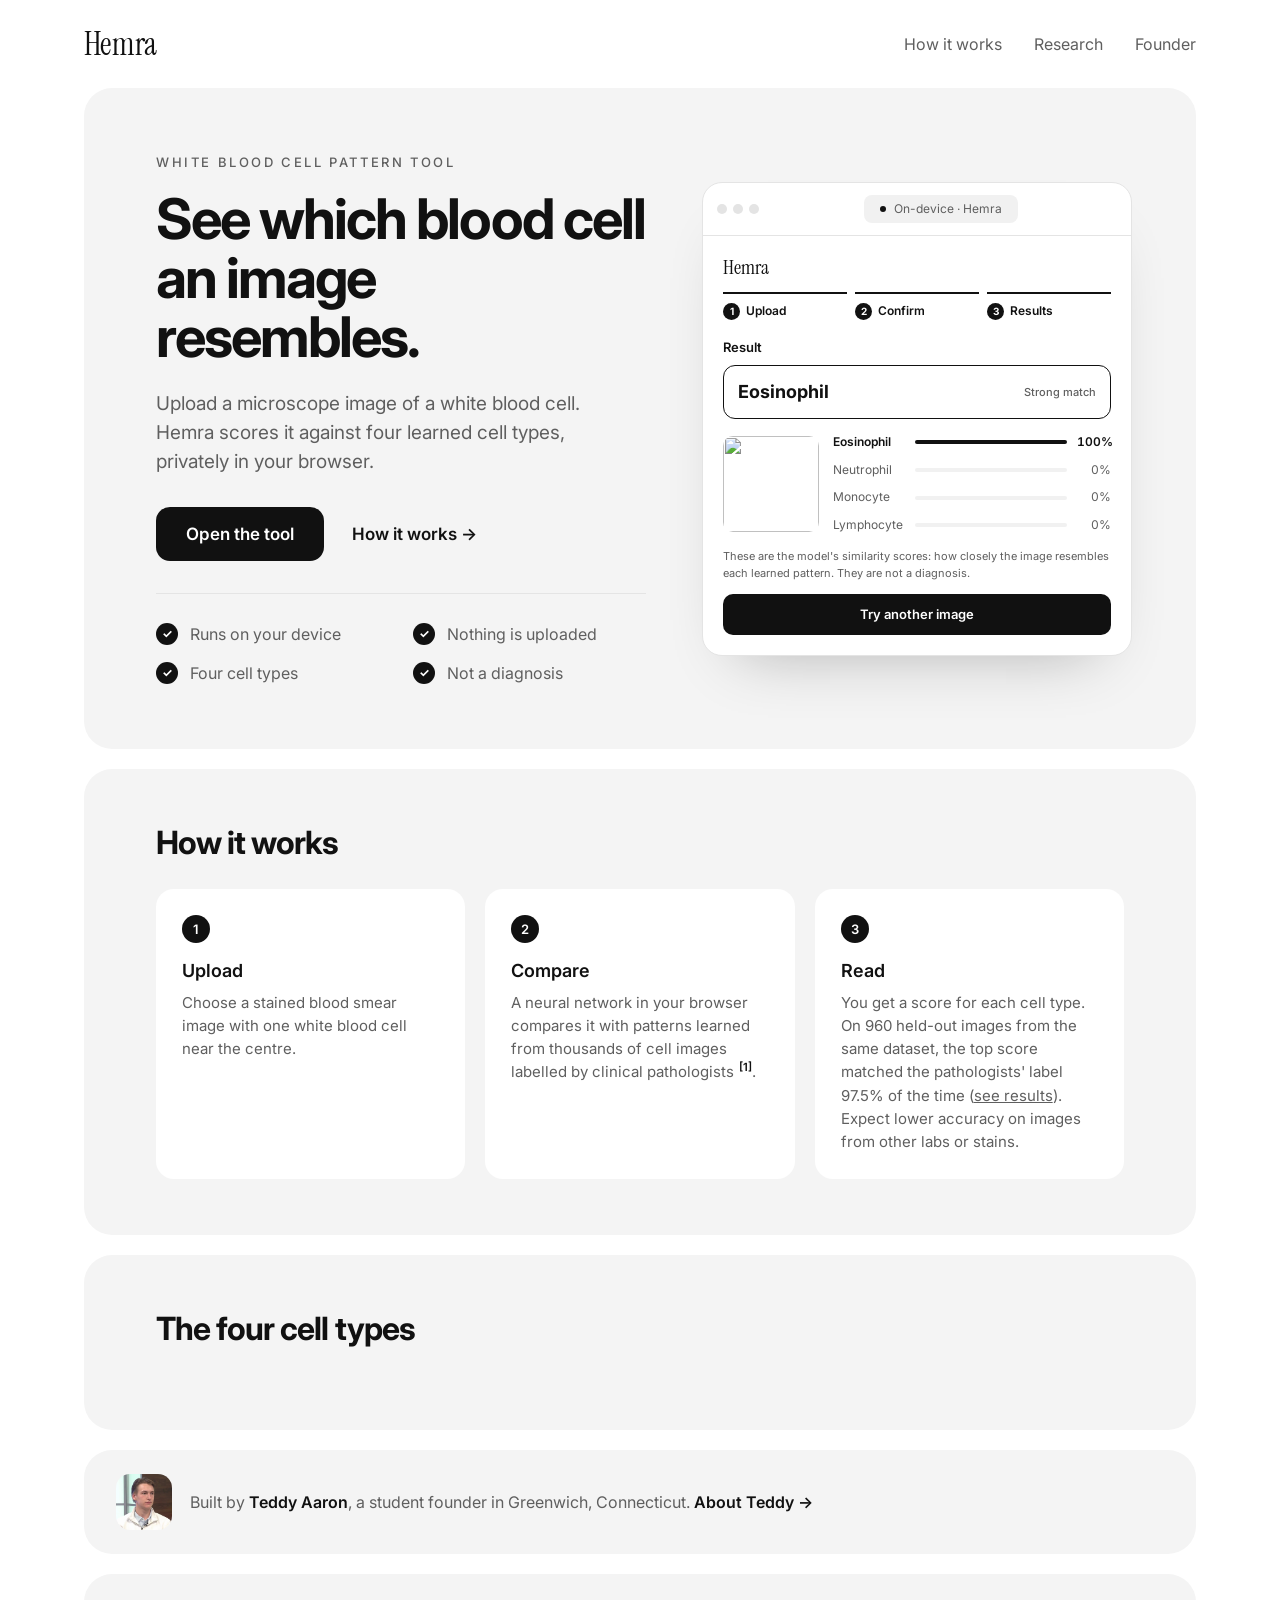
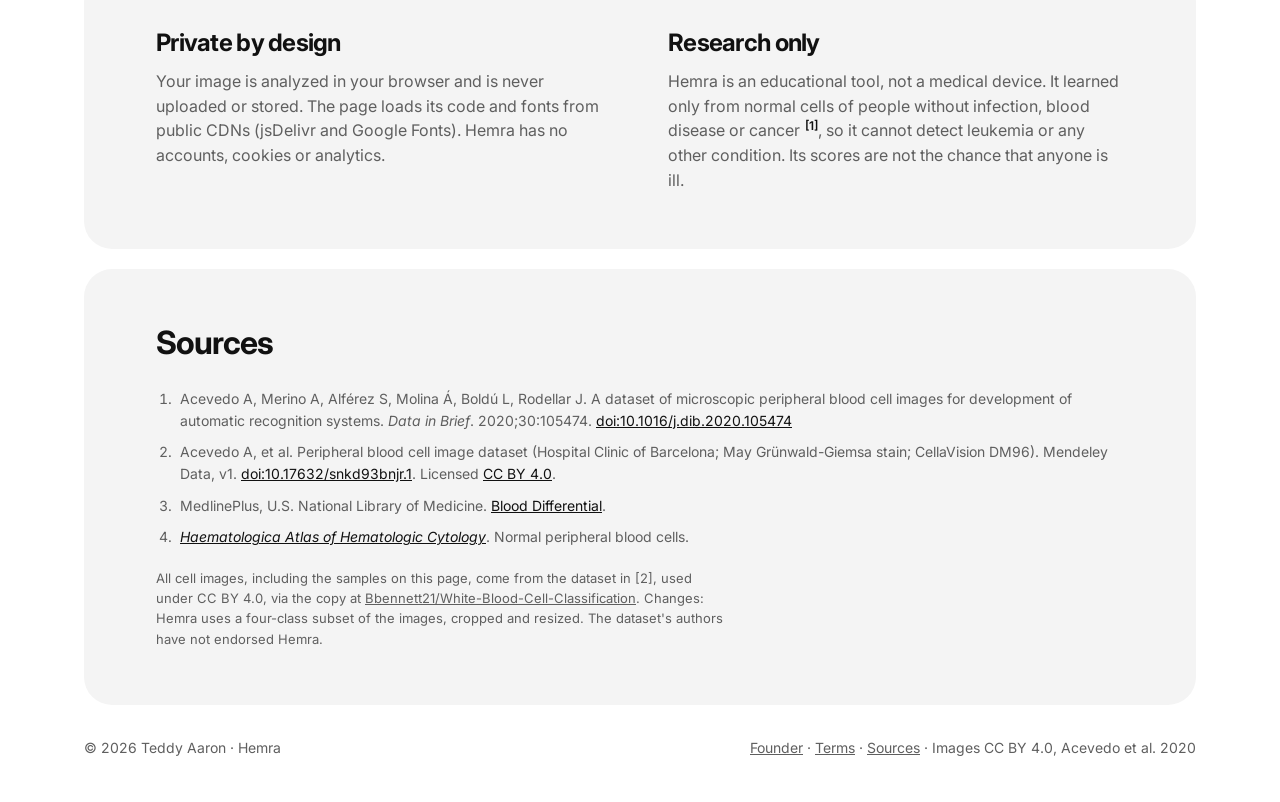
==== index.html @ 97fe6db3 "Add founder page and improve mobile layout" ====
<!doctype html>
<html lang="en">
<head>
<meta charset="utf-8">
<meta name="viewport" content="width=device-width, initial-scale=1">
<title>Hemra · Blood cell pattern research</title>
<meta name="description" content="Upload a microscopic white blood cell image. Hemra compares it against learned cellular patterns, privately in your browser.">
<link rel="icon" href="data:image/svg+xml,<svg xmlns='http://www.w3.org/2000/svg' viewBox='0 0 32 32'><rect width='32' height='32' rx='7' fill='%23111'/><text x='16' y='23' font-family='Georgia' font-size='19' fill='white' text-anchor='middle'>H</text></svg>">
<link rel="preconnect" href="https://fonts.googleapis.com">
<link href="https://fonts.googleapis.com/css2?family=Instrument+Serif&family=Inter:wght@400;500;600&display=swap" rel="stylesheet">
<link rel="stylesheet" href="style.css?v=9">
</head>
<body>

<header class="wrap nav">
  <a href="#" class="brand">Hemra</a>
  <nav><a href="#how">How it works</a><a href="research.html">Research</a><a href="founder.html">Founder</a></nav>
</header>

<main class="wrap">
  <section class="hero">
    <div class="intro">
      <p class="eyebrow">White blood cell pattern tool</p>
      <h1>See which blood cell an image resembles.</h1>
      <p class="lede">Upload a microscope image of a white blood cell. Hemra scores it against four learned cell types, privately in your browser.</p>
      <div class="cta">
        <a class="btn" href="tool.html">Open the tool</a>
        <a href="#how" class="link">How it works →</a>
      </div>
      <ul class="checks">
        <li>Runs on your device</li>
        <li>Nothing is uploaded</li>
        <li>Four cell types</li>
        <li>Not a diagnosis</li>
      </ul>
    </div>

    <a href="tool.html" class="tool mock" aria-label="Open the tool">
      <div class="win"><span></span><span></span><span></span><div class="pill"><i></i>On-device · Hemra</div></div>
      <div class="tool-body">
        <div class="mock-brand">Hemra</div>
        <ol class="steps"><li class="on"><b>1</b>Upload</li><li class="on"><b>2</b>Confirm</li><li class="on"><b>3</b>Results</li></ol>
        <div class="top"><span>Result</span></div>
        <div class="mock-top">Eosinophil <small>Strong match</small></div>
        <div class="mock-grid">
          <img src="samples/eosinophil.jpg" alt="">
          <div class="bars">
            <div class="bar best"><span>Eosinophil</span><div class="track"><div class="fill" style="width:100%"></div></div><em>100%</em></div>
            <div class="bar"><span>Neutrophil</span><div class="track"><div class="fill" style="width:0"></div></div><em>0%</em></div>
            <div class="bar"><span>Monocyte</span><div class="track"><div class="fill" style="width:0"></div></div><em>0%</em></div>
            <div class="bar"><span>Lymphocyte</span><div class="track"><div class="fill" style="width:0"></div></div><em>0%</em></div>
          </div>
        </div>
        <p class="mock-note">These are the model's similarity scores: how closely the image resembles each learned pattern. They are not a diagnosis.</p>
        <div class="mock-btn">Try another image</div>
      </div>
    </a>
  </section>

  <section id="how" class="section">
    <h2 class="h">How it works</h2>
    <ol class="how">
      <li><span>1</span><div><strong>Upload</strong><p>Choose a stained blood smear image with one white blood cell near the centre.</p></div></li>
      <li><span>2</span><div><strong>Compare</strong><p>A neural network in your browser compares it with patterns learned from thousands of cell images labelled by clinical pathologists <a class="ref" href="#src1">[1]</a>.</p></div></li>
      <li><span>3</span><div><strong>Read</strong><p>You get a score for each cell type. On 960 held-out images from the same dataset, the top score matched the pathologists' label 97.5% of the time (<a href="research.html">see results</a>). Expect lower accuracy on images from other labs or stains.</p></div></li>
    </ol>
  </section>

  <section id="cells" class="section">
    <h2 class="h">The four cell types</h2>
    <div class="cells" id="cellGrid"></div>
  </section>

  <section class="section founder-strip">
    <img src="media/teddy-founder.jpg" alt="Teddy Aaron" width="56" height="56" loading="lazy">
    <p>Built by <strong>Teddy Aaron</strong>, a student founder in Greenwich, Connecticut. <a href="founder.html">About Teddy →</a></p>
  </section>

  <section id="privacy" class="section note">
    <div>
      <h2 class="h">Private by design</h2>
      <p>Your image is analyzed in your browser and is never uploaded or stored. The page loads its code and fonts from public CDNs (jsDelivr and Google Fonts). Hemra has no accounts, cookies or analytics.</p>
    </div>
    <div>
      <h2 class="h">Research only</h2>
      <p>Hemra is an educational tool, not a medical device. It learned only from normal cells of people without infection, blood disease or cancer <a class="ref" href="#src1">[1]</a>, so it cannot detect leukemia or any other condition. Its scores are not the chance that anyone is ill.</p>
    </div>
  </section>

  <section id="sources" class="section">
    <h2 class="h">Sources</h2>
    <ol class="sources">
      <li id="src1">Acevedo A, Merino A, Alférez S, Molina Á, Boldú L, Rodellar J. A dataset of microscopic peripheral blood cell images for development of automatic recognition systems. <em>Data in Brief</em>. 2020;30:105474. <a href="https://doi.org/10.1016/j.dib.2020.105474" target="_blank" rel="noopener">doi:10.1016/j.dib.2020.105474</a></li>
      <li id="src2">Acevedo A, et al. Peripheral blood cell image dataset (Hospital Clinic of Barcelona; May Grünwald-Giemsa stain; CellaVision DM96). Mendeley Data, v1. <a href="https://doi.org/10.17632/snkd93bnjr.1" target="_blank" rel="noopener">doi:10.17632/snkd93bnjr.1</a>. Licensed <a href="https://creativecommons.org/licenses/by/4.0/" target="_blank" rel="noopener">CC BY 4.0</a>.</li>
      <li id="src3">MedlinePlus, U.S. National Library of Medicine. <a href="https://medlineplus.gov/lab-tests/blood-differential/" target="_blank" rel="noopener">Blood Differential</a>.</li>
      <li id="src4"><a href="https://digital.haematologica.org/wp-content/uploads/flipbook/48/files/basic-html/page21.html" target="_blank" rel="noopener"><em>Haematologica Atlas of Hematologic Cytology</em></a>. Normal peripheral blood cells.</li>
    </ol>
    <p class="credit">All cell images, including the samples on this page, come from the dataset in [2], used under CC BY 4.0, via the copy at <a href="https://github.com/Bbennett21/White-Blood-Cell-Classification" target="_blank" rel="noopener">Bbennett21/White-Blood-Cell-Classification</a>. Changes: Hemra uses a four-class subset of the images, cropped and resized. The dataset's authors have not endorsed Hemra.</p>
  </section>
</main>

<footer class="wrap foot">
  <span>© 2026 Teddy Aaron · Hemra</span>
  <span><a href="founder.html">Founder</a> · <a href="terms.html">Terms</a> · <a href="#sources">Sources</a> · Images CC BY 4.0, Acevedo et al. 2020</span>
</footer>

<script src="app.js?v=5"></script>
</body>
</html>
---- style.css ----
:root{
  --bg:#fff; --card:#f4f4f4; --surface:#fff; --ink:#111; --muted:#5f5f5f; --line:#e4e4e4; --soft:#f1f1f1;
  --red:#9e1b32; --serif:"Instrument Serif",Georgia,serif; --sans:Inter,system-ui,-apple-system,sans-serif;
}
@media (prefers-color-scheme:dark){:root{
  --bg:#0f0f0f; --card:#1a1a1a; --surface:#121212; --ink:#f2f2f2; --muted:#a0a0a0; --line:#2c2c2c; --soft:#222; --red:#e0596e;
}}
*{box-sizing:border-box}
html{scroll-behavior:smooth}
body{margin:0;background:var(--bg);color:var(--ink);font:17px/1.55 var(--sans);-webkit-font-smoothing:antialiased}
a{color:inherit}
.wrap{max-width:1160px;margin:0 auto;padding:0 24px}
.muted{color:var(--muted)}

/* nav */
.nav{display:flex;justify-content:space-between;align-items:center;height:88px}
.brand{font:400 32px/1 var(--serif);text-decoration:none;letter-spacing:.01em}
.nav nav{display:flex;gap:32px;font-size:16px}
.nav nav a{text-decoration:none;color:var(--muted)} .nav nav a:hover{color:var(--ink)}

/* buttons */
.btn{all:unset;box-sizing:border-box;display:inline-flex;align-items:center;justify-content:center;background:var(--ink);color:var(--bg);border-radius:14px;padding:17px 30px;font:600 17px var(--sans);cursor:pointer;transition:opacity .15s,transform .15s}
.btn:hover{opacity:.85} .btn:active{transform:scale(.98)}
.btn:focus-visible{outline:2px solid var(--ink);outline-offset:3px}
.link{font-weight:600;text-decoration:none} .link:hover{text-decoration:underline}

/* hero card */
.hero{display:grid;grid-template-columns:1.1fr 430px;gap:56px;align-items:center;background:var(--card);border-radius:28px;padding:64px 64px 64px 72px}
.eyebrow{font-size:13px;font-weight:500;letter-spacing:.2em;text-transform:uppercase;color:var(--muted);margin:0 0 18px}
h1{font:700 clamp(38px,4.6vw,56px)/1.05 var(--sans);letter-spacing:-.035em;margin:0}
.lede{font-size:19px;color:var(--muted);margin:22px 0 30px;max-width:36ch}
.cta{display:flex;align-items:center;gap:28px;flex-wrap:wrap}
.checks{list-style:none;padding:28px 0 0;margin:32px 0 0;border-top:1px solid var(--line);display:grid;grid-template-columns:1fr 1fr;gap:14px 24px;font-size:16px;color:var(--muted)}
.checks li{display:flex;gap:12px;align-items:center}
.checks li::before{content:"✓";flex:none;width:22px;height:22px;border-radius:50%;background:var(--ink);color:var(--bg);font-size:12px;font-weight:700;display:grid;place-items:center}

/* tool window */
.tool{background:var(--surface);border:1px solid var(--line);border-radius:20px;overflow:hidden;box-shadow:0 30px 60px -36px rgba(0,0,0,.3)}
.win{display:flex;align-items:center;gap:6px;padding:12px 14px;border-bottom:1px solid var(--line)}
.win>span{width:10px;height:10px;border-radius:50%;background:var(--line)}
.pill{margin:0 auto;display:flex;align-items:center;gap:8px;background:var(--soft);border-radius:8px;padding:5px 16px;font-size:12px;color:var(--muted)}
.pill i{width:6px;height:6px;border-radius:50%;background:var(--ink)}
.tool-body{padding:18px 20px 20px}
.steps{list-style:none;margin:0 0 16px;padding:0;display:grid;grid-template-columns:repeat(3,1fr);gap:8px}
.steps li{border-top:2px solid var(--line);padding-top:8px;font-size:12px;font-weight:600;color:var(--muted);display:flex;align-items:center;gap:6px;transition:.2s}
.steps b{width:17px;height:17px;border-radius:50%;background:var(--line);color:var(--muted);display:grid;place-items:center;font-size:10px}
.steps li.on{border-color:var(--ink);color:var(--ink)} .steps li.on b{background:var(--ink);color:var(--bg)}
.drop{position:relative;display:grid;place-items:center;aspect-ratio:4/3;border-radius:12px;background:var(--soft);border:1.5px dashed #cfcfcf;cursor:pointer;overflow:hidden;transition:border-color .15s}
.drop:hover,.drop.over{border-color:var(--ink)}
.drop:focus-visible{outline:2px solid var(--ink);outline-offset:2px}
.drop.has{border:0}
#preview{position:absolute;inset:0;width:100%;height:100%;object-fit:contain}
.drop-text{display:grid;text-align:center;gap:2px;font-size:14px;color:var(--muted)}
.drop-text strong{color:var(--ink);font-weight:600;font-size:15px}
.samples{display:flex;align-items:center;gap:8px;padding-top:12px;font-size:13px;color:var(--muted)}
.samples span{margin-right:2px}
.sample{all:unset;cursor:pointer;width:38px;height:38px;border-radius:8px;overflow:hidden;border:1px solid var(--line);transition:transform .15s,border-color .15s}
.sample img{width:100%;height:100%;object-fit:cover;display:block}
.sample:hover,.sample:focus-visible{border-color:var(--ink);transform:translateY(-1px)}
.result{padding-top:16px}
.top{display:flex;justify-content:space-between;align-items:center;font-size:13px;font-weight:600}
.result h2{font:700 26px/1.1 var(--sans);letter-spacing:-.02em;margin:8px 0 14px;padding:14px 16px;border:1.5px solid var(--ink);border-radius:12px}
.badge{font-size:11px;font-weight:500;color:var(--muted)}
.bars{display:grid;gap:9px}
.bar{display:grid;grid-template-columns:86px 1fr 40px;gap:10px;align-items:center;font-size:13px;color:var(--muted)}
.bar.best{color:var(--ink);font-weight:600}
.track{height:4px;background:var(--soft);border-radius:2px;overflow:hidden}
.fill{height:100%;width:0;background:#bdbdbd;transition:width .6s cubic-bezier(.2,.8,.2,1)}
.bar.best .fill{background:var(--ink)}
.bar em{font-style:normal;text-align:right;font-variant-numeric:tabular-nums}
.about{font-size:13px;color:var(--muted);margin:14px 0 0;padding-top:12px;border-top:1px solid var(--line)}
.status{font-size:12px;color:var(--muted);margin:12px 0 0;text-align:center}

/* section cards */
.section{background:var(--card);border-radius:28px;padding:56px 72px;margin-top:20px}
.h{font:700 32px/1.1 var(--sans);letter-spacing:-.03em;margin:0 0 28px}
.how{list-style:none;margin:0;padding:0;display:grid;grid-template-columns:repeat(3,1fr);gap:20px}
.how li{background:var(--surface);border-radius:18px;padding:26px;display:grid;gap:14px;align-content:start}
.how li>span{width:28px;height:28px;border-radius:50%;background:var(--ink);color:var(--bg);display:grid;place-items:center;font-size:13px;font-weight:600}
.how strong{font-weight:600;font-size:18px}
.how p{margin:6px 0 0;color:var(--muted);font-size:15px}
.cells{display:grid;grid-template-columns:repeat(4,1fr);gap:16px}
.cell{background:var(--surface);border-radius:18px;overflow:hidden}
.cell img{width:100%;aspect-ratio:1;object-fit:cover;display:block}
.cell strong{display:block;font-weight:600;font-size:18px;margin:16px 18px 4px}
.cell p{margin:0 18px 20px;font-size:14px;color:var(--muted)}
.note{display:grid;grid-template-columns:1fr 1fr;gap:56px}
.note .h{font-size:24px;margin-bottom:12px}
.note p{margin:0;color:var(--muted);font-size:16px}
.ref{color:var(--ink);text-decoration:none;font-size:.75em;vertical-align:super;line-height:0;margin-left:1px;font-weight:600}
.ref:hover{text-decoration:underline}
.sources{margin:0;padding-left:20px;display:grid;gap:10px;font-size:14px;color:var(--muted)}
.sources li{padding-left:4px;scroll-margin-top:24px}
.sources li:target{color:var(--ink)}
.sources a{color:var(--ink)}
.credit{font-size:13px;color:var(--muted);margin:20px 0 0;max-width:72ch}
.foot{display:flex;justify-content:space-between;gap:12px;flex-wrap:wrap;padding-top:32px;padding-bottom:44px;font-size:14px;color:var(--muted)}

@media (max-width:960px){
  .hero{grid-template-columns:1fr;gap:40px;padding:44px 36px}
  .tool{max-width:480px;width:100%}
  .section{padding:44px 36px}
  .how{grid-template-columns:1fr}
  .cells{grid-template-columns:1fr 1fr}
  .note{grid-template-columns:1fr;gap:28px}
}
@media (max-width:520px){
  .wrap{padding:0 12px}
  .nav{height:72px;padding:0 8px} .brand{font-size:28px}
  .nav nav{gap:16px;font-size:14px} .nav nav a[href="#sources"]{display:none}
  .hero{padding:32px 20px 20px;border-radius:24px}
  .lede{font-size:17px;margin:16px 0 24px}
  .btn{padding:15px 24px;font-size:16px}
  .checks{grid-template-columns:1fr;gap:10px;font-size:15px}
  .tool-body{padding:14px}
  .section{padding:32px 20px;border-radius:24px;margin-top:12px} .h{font-size:28px;margin-bottom:20px}
  .cells{gap:10px} .cell strong{font-size:16px;margin:12px 12px 2px} .cell p{margin:0 12px 14px;font-size:13px}
  .foot{padding:24px 8px 36px}
}

/* homepage preview (static) */
.mock{display:block;text-decoration:none;color:inherit;transition:transform .2s,box-shadow .2s}
.mock:hover{transform:translateY(-3px);box-shadow:0 36px 70px -36px rgba(0,0,0,.4)}
.mock-brand{font:400 20px var(--serif);margin-bottom:12px}
.mock-top{display:flex;justify-content:space-between;align-items:center;border:1.5px solid var(--ink);border-radius:12px;padding:12px 14px;margin:8px 0 14px;font-weight:700;font-size:18px}
.mock-top small{font-size:11px;font-weight:500;color:var(--muted)}
.mock-grid{display:grid;grid-template-columns:96px 1fr;gap:14px;align-items:center}
.mock-grid img{width:96px;height:96px;object-fit:cover;border-radius:10px}
.mock-grid .bar{grid-template-columns:72px 1fr 34px;font-size:12px}
.mock-note{font-size:11px;color:var(--muted);margin:14px 0 12px}
.mock-btn{background:var(--ink);color:var(--bg);text-align:center;border-radius:10px;padding:10px;font-size:13px;font-weight:600}

/* tool page */
.app{max-width:720px;margin:0 auto;padding:8px 24px 56px}
.back{display:inline-block;font-size:15px;color:var(--muted);text-decoration:none;margin-bottom:24px} .back:hover{color:var(--ink)}
.steps.big{margin-bottom:40px}
.steps.big li{font-size:14px;padding-top:12px;gap:8px}
.steps.big b{width:22px;height:22px;font-size:12px}
.title{font:700 30px/1.15 var(--sans);letter-spacing:-.03em;margin:0}
.sub{color:var(--muted);margin:10px 0 24px}
.bigdrop{display:grid;justify-items:center;gap:6px;text-align:center;padding:56px 24px;border:1.5px dashed #cfcfcf;border-radius:18px;background:var(--card);cursor:pointer;color:var(--muted);transition:border-color .15s,background .15s}
.bigdrop:hover,.bigdrop.over{border-color:var(--ink)}
.bigdrop:focus-visible{outline:2px solid var(--ink);outline-offset:3px}
.bigdrop strong{color:var(--ink);font-weight:600;font-size:17px;margin-top:6px}
.bigdrop span{font-size:14px}
.btn.sm{padding:11px 20px;font-size:14px;border-radius:12px;margin-top:12px;color:var(--bg)}
.try{display:flex;align-items:center;gap:14px;flex-wrap:wrap;margin-top:18px;font-size:14px;color:var(--muted)}
.sample-row{display:flex;gap:8px;flex-wrap:wrap}
.sample-row .sample{width:auto;height:auto;display:flex;align-items:center;gap:8px;padding:4px 12px 4px 4px;border-radius:999px;font-size:13px;color:var(--ink)}
.tips{margin:22px 0 0;padding-left:18px;color:var(--muted);font-size:14px;display:grid;gap:4px}
.err{color:var(--red);font-size:14px;margin:14px 0 0}
.confirm{background:var(--card);border-radius:18px;padding:16px;display:grid;place-items:center}
.confirm img{max-width:100%;max-height:420px;border-radius:10px;display:block}
.actions{display:flex;align-items:center;gap:24px;flex-wrap:wrap;margin-top:24px}
.link-btn{all:unset;cursor:pointer;font-weight:600;font-size:15px} .link-btn:hover{text-decoration:underline}
.link-btn:focus-visible{outline:2px solid var(--ink);outline-offset:3px}
.btn:disabled{opacity:.6;cursor:wait}
.rcard{border:1px solid var(--line);border-radius:20px;padding:24px;margin-top:20px}
.rhead{display:flex;justify-content:space-between;align-items:center;font-size:14px;font-weight:600}
.rgrid{display:grid;grid-template-columns:160px 1fr;gap:24px;align-items:center;margin-top:14px}
.rgrid img{width:160px;height:160px;object-fit:cover;border-radius:12px;display:block}
.rgrid h2{font:700 30px/1.1 var(--sans);letter-spacing:-.03em;margin:0 0 16px;padding:12px 16px;border:1.5px solid var(--ink);border-radius:12px}
.rcard .bar{font-size:14px;grid-template-columns:96px 1fr 44px}
.fine{font-size:12px;color:var(--muted);margin:14px 0 0}
.btn.full{width:100%;margin-top:20px}
.app .status{margin-top:20px}
.disc{display:flex;justify-content:space-between;align-items:center;gap:16px;border:1px solid var(--line);border-radius:14px;padding:16px 20px;margin-top:28px;font-size:14px}
.disc p{margin:0;color:var(--muted)} .disc strong{color:var(--ink)}
.disc a{font-weight:600;text-decoration:none;white-space:nowrap}

@media (max-width:520px){
  .app{padding:0 16px 40px}
  .steps.big{margin-bottom:28px}
  .title{font-size:26px}
  .bigdrop{padding:40px 16px}
  .rgrid{grid-template-columns:1fr;gap:16px} .rgrid img{width:100%;height:auto;aspect-ratio:1}
  .disc{flex-direction:column;align-items:flex-start;gap:8px}
}

/* research page */
.doc{max-width:820px;margin:0 auto;padding:0 24px 48px;display:grid;gap:20px}
.doc-head{background:var(--card);border-radius:28px;padding:48px 44px}
.doc-head h1{font-size:clamp(34px,4vw,44px)}
.doc-head p:last-child{color:var(--muted);margin:14px 0 0;max-width:56ch}
.doc-card{border:1px solid var(--line);border-radius:22px;padding:32px 36px}
.doc-card h2{font:700 22px/1.2 var(--sans);letter-spacing:-.02em;margin:0 0 14px}
.doc-card h3{font:600 16px var(--sans);margin:28px 0 8px}
.doc-card p{margin:0 0 12px}
.doc-card ul,.doc-card ol{margin:8px 0 0;padding-left:20px;display:grid;gap:8px}
.doc-card li{padding-left:2px}
.doc-card a:not(.ref):not(.btn){color:var(--ink)}
.small{font-size:13px}
.stats{display:grid;grid-template-columns:repeat(4,1fr);gap:12px;margin:4px 0 16px}
.stats div{background:var(--card);border-radius:14px;padding:16px;display:grid;gap:4px}
.stats b{font:700 28px/1 var(--sans);letter-spacing:-.03em}
.stats span{font-size:13px;color:var(--muted)}
.table-wrap{overflow-x:auto;margin:6px 0 12px}
table{border-collapse:collapse;width:100%;font-size:15px;font-variant-numeric:tabular-nums}
th,td{text-align:left;padding:10px 12px;border-bottom:1px solid var(--line)}
thead th{font-size:13px;color:var(--muted);font-weight:500}
.cm td,.cm thead th{text-align:center}
.cm tbody th{font-weight:500}
.cm td.hit{background:var(--ink);color:var(--bg);font-weight:600}
.cite{display:flex;gap:16px;align-items:flex-start;background:var(--card);border-radius:14px;padding:16px 18px}
.cite p{margin:0;flex:1;font-size:15px}
.copy{all:unset;cursor:pointer;font-weight:600;font-size:14px;white-space:nowrap}
.copy:focus-visible{outline:2px solid var(--ink);outline-offset:3px}
.doc-foot{text-align:center;margin:12px 0 0}
.nav nav a[aria-current]{color:var(--ink)}
@media (max-width:520px){
  .doc{padding:0 12px 36px;gap:12px}
  .doc-head{padding:32px 22px;border-radius:24px}
  .doc-card{padding:24px 20px;border-radius:20px}
  .stats{grid-template-columns:1fr 1fr}
  .cite{flex-direction:column;gap:10px}
  table{font-size:14px} th,td{padding:8px}
}
td{white-space:nowrap}

/* tool page: sample names with hover preview */
.sample-row{position:relative;display:flex;gap:8px;flex-wrap:wrap;margin-top:16px}
.sample-row .sample{width:auto;height:auto;overflow:visible;padding:8px 16px;border-radius:999px;border:1px solid var(--line);font-size:14px;font-weight:500;color:var(--ink);background:var(--surface)}
.sample-row .sample:hover,.sample-row .sample:focus-visible{border-color:var(--ink);transform:none}
.tip{position:absolute;left:0;bottom:calc(100% + 10px);z-index:5;width:min(340px,100%);display:flex;gap:14px;align-items:flex-start;padding:12px;background:var(--surface);border:1px solid var(--line);border-radius:14px;box-shadow:0 18px 40px -18px rgba(0,0,0,.35);font-size:13px;line-height:1.45;font-weight:400;color:var(--muted);white-space:normal;text-align:left;opacity:0;visibility:hidden;transform:translateY(4px);transition:opacity .15s,transform .15s,visibility .15s;pointer-events:none}
.sample-row .tip img{width:84px;height:84px;object-fit:cover;border-radius:10px;flex:none}
.tip strong{display:block;color:var(--ink);font-size:15px;font-weight:600;margin-bottom:2px}
.tip em{display:block;font-style:normal;color:var(--ink);font-weight:500;margin-top:6px;font-size:12px}
.sample:hover .tip,.sample:focus-visible .tip{opacity:1;visibility:visible;transform:none}
@media (hover:none){.tip{display:none}}
.sample-row .sample{position:relative}
.sample-row .tip{width:340px;max-width:calc(100vw - 32px)}
.sample-row .sample:nth-child(n+3) .tip{left:auto;right:0}

.doc{grid-template-columns:minmax(0,1fr)}

/* founder page */
.founder-head{display:flex;align-items:center;gap:32px}
.founder-portrait{width:140px;height:140px;border-radius:22px;object-fit:cover;flex:none}
.founder-head h1{margin:0}
.founder-meta{color:var(--muted);margin:8px 0 0!important}
.founder-credit{font-size:12px;color:var(--muted);margin:10px 0 0!important}
.founder-links{display:flex;gap:10px;flex-wrap:wrap;margin-top:22px}
.btn.ghost{background:transparent;color:var(--ink);border:1px solid var(--line)}
.btn.ghost:hover{border-color:var(--ink);opacity:1}
.doc-card p a{color:var(--ink)}
/* homepage founder strip */
.founder-strip{display:flex;align-items:center;gap:18px}
.founder-strip img{width:56px;height:56px;border-radius:14px;object-fit:cover;flex:none}
.founder-strip p{margin:0;color:var(--muted);font-size:16px}
.founder-strip strong{color:var(--ink);font-weight:600}
.founder-strip a{font-weight:600;color:var(--ink);text-decoration:none;white-space:nowrap}
.founder-strip a:hover{text-decoration:underline}
@media (max-width:520px){
  .founder-head{flex-direction:column;align-items:flex-start;gap:20px}
  .founder-portrait{width:112px;height:112px}
  .founder-strip{align-items:flex-start}
}
.section.founder-strip{padding:24px 32px}
@media (max-width:520px){.section.founder-strip{padding:20px}}

/* ---------- phone polish (desktop unaffected) ---------- */
.m-only{display:none}
@media (max-width:520px){
  .d-only{display:none} .m-only{display:inline}
  /* menu */
  .nav{padding:0 4px}
  .brand{font-size:26px}
  .nav nav{gap:14px;font-size:13.5px}
  /* homepage hero: keep it short; the live tool is one tap away */
  .hero .mock{display:none}
  .hero{gap:0;padding-bottom:28px}
  .cta{gap:20px}
  .checks{margin-top:24px;padding-top:20px}
  /* cell cards: one per row, photo beside text */
  .cells{grid-template-columns:1fr;gap:10px}
  .cell{display:grid;grid-template-columns:96px 1fr;align-items:start}
  .cell img{width:96px;height:96px;aspect-ratio:auto}
  .cell strong{margin:12px 14px 2px}
  .cell p{margin:0 14px 14px}
  /* how it works cards */
  .how li{padding:20px}
  /* footer */
  .foot{flex-direction:column;gap:6px}
  /* tool page */
  .sample-row{display:grid;grid-template-columns:1fr 1fr;gap:8px}
  .sample-row .sample{text-align:center;justify-content:center;padding:11px 8px}
  .actions{flex-direction:column;align-items:stretch;gap:14px}
  .actions .btn{width:100%}
  .actions .link-btn{text-align:center}
  .rgrid img{height:200px}
  .rgrid h2{font-size:26px}
  .rcard{padding:18px}
  .disc{padding:14px 16px}
}
@media (max-width:520px){
  .cell{grid-template-rows:auto 1fr}
  .cell img{grid-row:1 / 3;grid-column:1;height:100%;min-height:96px;object-fit:cover}
  .cell strong,.cell p{grid-column:2}
}
@media (max-width:520px){
  .nav{padding:0 16px}
  .how li{display:flex;gap:14px;align-items:flex-start}
  .how li>span{flex:none}
}
.bigdrop strong span{font-size:inherit}
@media (max-width:520px){
  .confirm{display:block;padding:12px}
  .confirm img{width:100%;height:auto;max-height:320px;object-fit:contain;margin:0 auto}
}
/* confirm step: keep the preview inside its card (overrides the old homepage #preview rule) */
.confirm #preview{position:static;inset:auto;width:auto;height:auto;max-width:100%;max-height:420px;object-fit:contain;border-radius:10px;display:block;margin:0 auto}
@media (max-width:520px){.confirm #preview{width:100%;max-height:320px}}
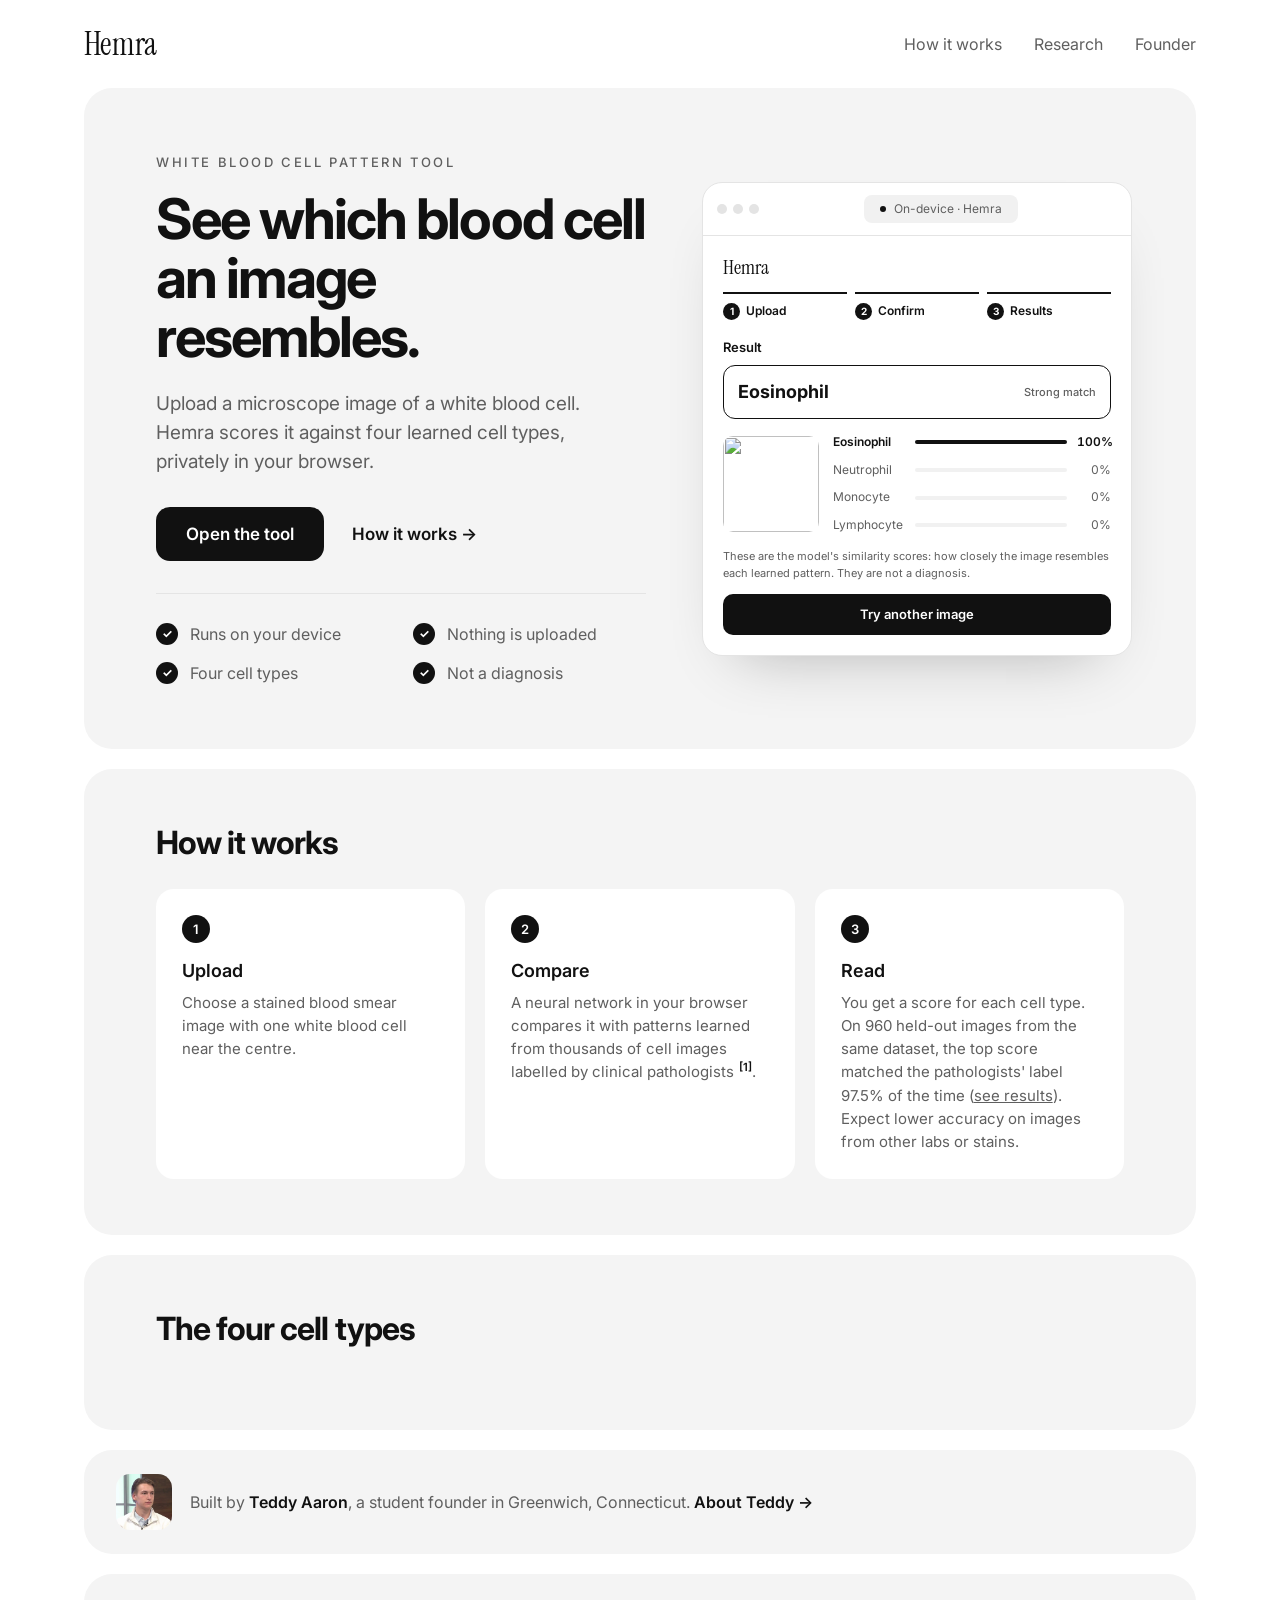
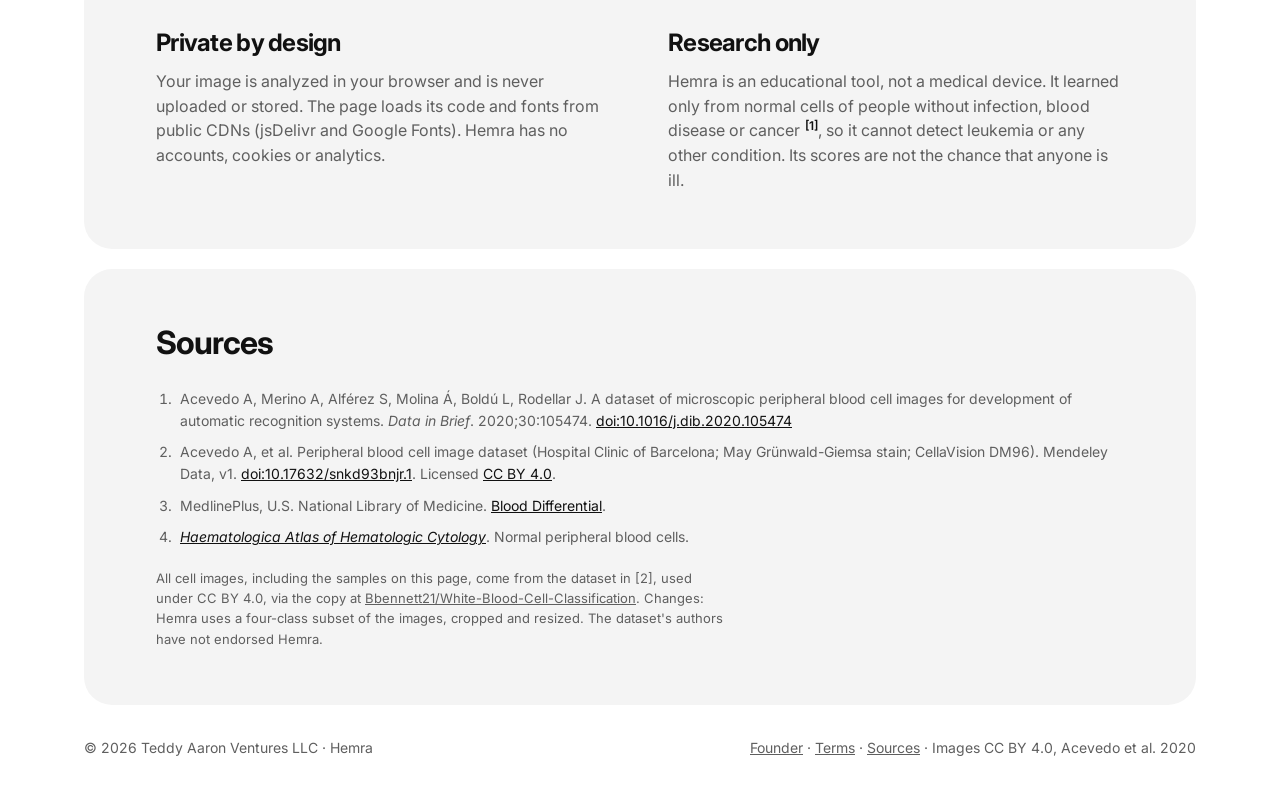
==== commit 8ab14ac8: "List Teddy Aaron Ventures LLC as owner" ====
--- a/index.html
+++ b/index.html
@@ -8,7 +8,7 @@
 <link rel="icon" href="data:image/svg+xml,<svg xmlns='http://www.w3.org/2000/svg' viewBox='0 0 32 32'><rect width='32' height='32' rx='7' fill='%23111'/><text x='16' y='23' font-family='Georgia' font-size='19' fill='white' text-anchor='middle'>H</text></svg>">
 <link rel="preconnect" href="https://fonts.googleapis.com">
 <link href="https://fonts.googleapis.com/css2?family=Instrument+Serif&family=Inter:wght@400;500;600&display=swap" rel="stylesheet">
-<link rel="stylesheet" href="style.css?v=9">
+<link rel="stylesheet" href="style.css?v=10">
 </head>
 <body>
 
@@ -100,7 +100,7 @@
 </main>
 
 <footer class="wrap foot">
-  <span>© 2026 Teddy Aaron · Hemra</span>
+  <span>© 2026 Teddy Aaron Ventures LLC · Hemra</span>
   <span><a href="founder.html">Founder</a> · <a href="terms.html">Terms</a> · <a href="#sources">Sources</a> · Images CC BY 4.0, Acevedo et al. 2020</span>
 </footer>
 
--- a/style.css
+++ b/style.css
@@ -310,3 +310,11 @@
 /* confirm step: keep the preview inside its card (overrides the old homepage #preview rule) */
 .confirm #preview{position:static;inset:auto;width:auto;height:auto;max-width:100%;max-height:420px;object-fit:contain;border-radius:10px;display:block;margin:0 auto}
 @media (max-width:520px){.confirm #preview{width:100%;max-height:320px}}
+.nav nav a{white-space:nowrap}
+@media (max-width:360px){
+  .nav{padding:0 12px}
+  .brand{font-size:23px}
+  .nav nav{gap:10px;font-size:12.5px}
+  .rhead{flex-wrap:wrap;gap:4px}
+}
+@media (max-width:520px){.sample-row .tip{display:none}}
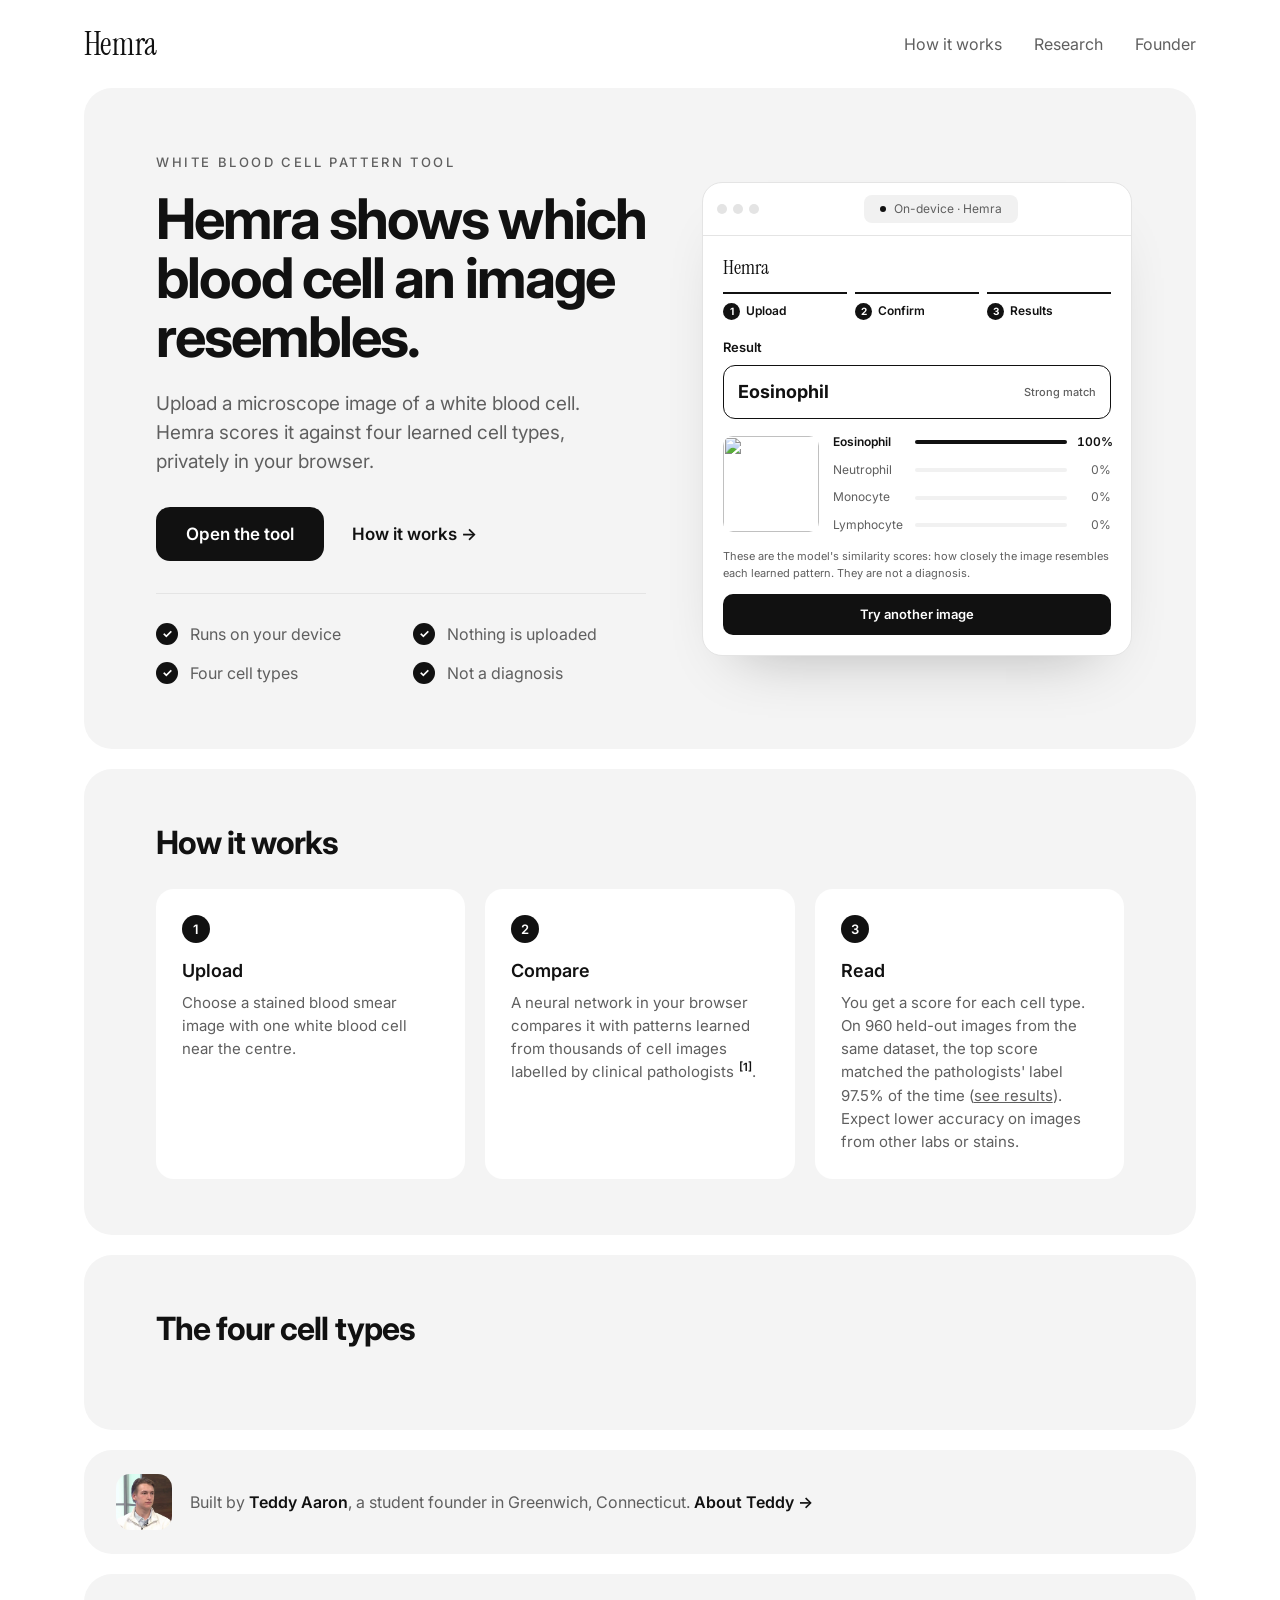
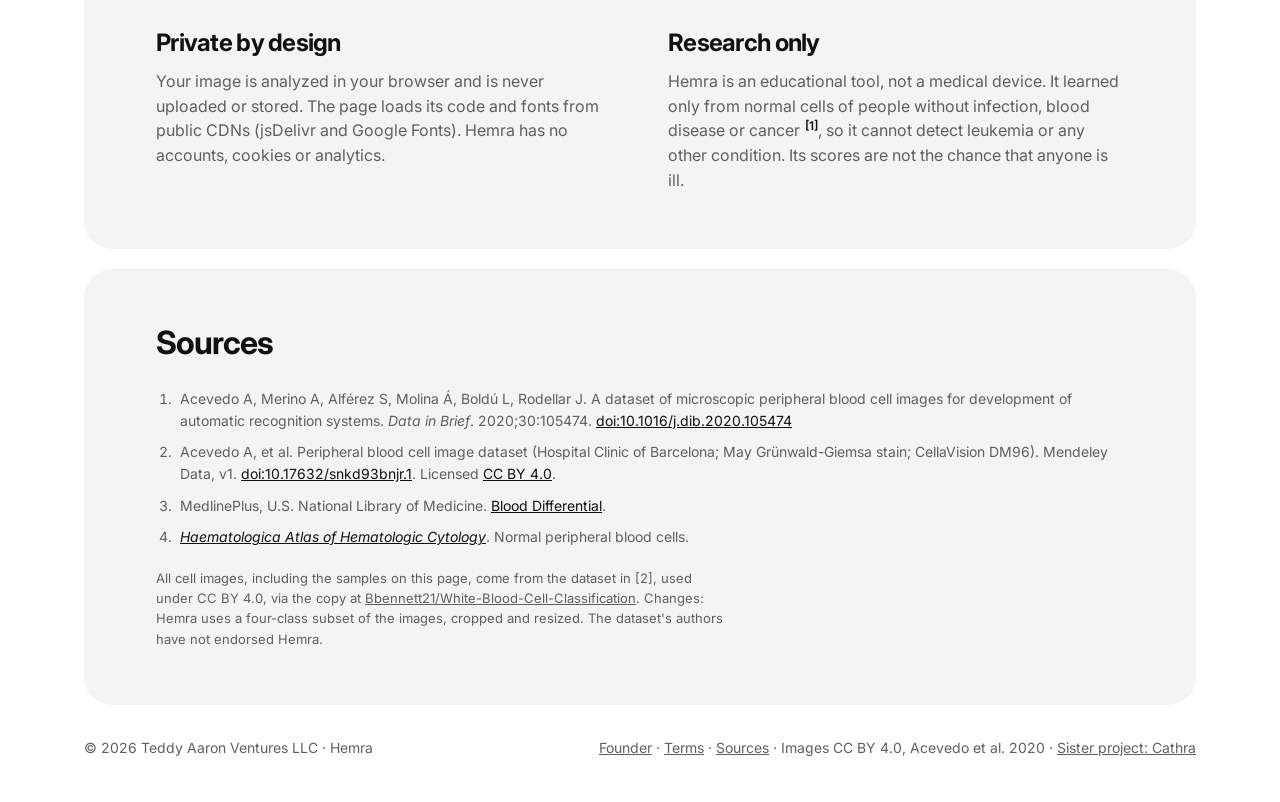
==== commit bde98d6b: "Add SEO and link Cathra" ====
--- a/index.html
+++ b/index.html
@@ -3,8 +3,95 @@
 <head>
 <meta charset="utf-8">
 <meta name="viewport" content="width=device-width, initial-scale=1">
-<title>Hemra · Blood cell pattern research</title>
-<meta name="description" content="Upload a microscopic white blood cell image. Hemra compares it against learned cellular patterns, privately in your browser.">
+<title>Hemra: Free White Blood Cell Pattern Tool (Private, In-Browser)</title>
+<meta name="description" content="Hemra is a free research tool that uses machine learning to compare a white blood cell image to four learned cell types, privately in your browser.">
+<link rel="canonical" href="https://hemra-research.vercel.app/">
+<meta name="robots" content="index, follow, max-image-preview:large">
+<meta name="author" content="Teddy Aaron">
+<meta name="theme-color" content="#ffffff">
+<meta property="og:type" content="website">
+<meta property="og:site_name" content="Hemra">
+<meta property="og:title" content="Hemra: Free White Blood Cell Pattern Tool (Private, In-Browser)">
+<meta property="og:description" content="Hemra is a free research tool that uses machine learning to compare a white blood cell image to four learned cell types, privately in your browser.">
+<meta property="og:url" content="https://hemra-research.vercel.app/">
+<meta property="og:image" content="https://hemra-research.vercel.app/media/hemra-white-blood-cell-tool.png">
+<meta property="og:image:width" content="1200">
+<meta property="og:image:height" content="630">
+<meta property="og:image:alt" content="Hemra: machine learning that compares a white blood cell image to four learned cell types, privately in the browser.">
+<meta name="twitter:card" content="summary_large_image">
+<meta name="twitter:title" content="Hemra: Free White Blood Cell Pattern Tool (Private, In-Browser)">
+<meta name="twitter:description" content="Hemra is a free research tool that uses machine learning to compare a white blood cell image to four learned cell types, privately in your browser.">
+<meta name="twitter:image" content="https://hemra-research.vercel.app/media/hemra-white-blood-cell-tool.png">
+<script type="application/ld+json">
+{
+ "@context": "https://schema.org",
+ "@graph": [
+  {
+   "@type": "WebSite",
+   "@id": "https://hemra-research.vercel.app/#website",
+   "name": "Hemra",
+   "url": "https://hemra-research.vercel.app/",
+   "publisher": {
+    "@id": "https://hemra-research.vercel.app/#org"
+   }
+  },
+  {
+   "@type": "Organization",
+   "@id": "https://hemra-research.vercel.app/#org",
+   "name": "Hemra",
+   "url": "https://hemra-research.vercel.app/",
+   "founder": {
+    "@id": "https://hemra-research.vercel.app/#founder"
+   }
+  },
+  {
+   "@type": "Person",
+   "@id": "https://hemra-research.vercel.app/#founder",
+   "name": "Teddy Aaron",
+   "url": "https://teddyaaron.com",
+   "image": "https://hemra-research.vercel.app/media/teddy-founder.jpg",
+   "sameAs": [
+    "https://teddyaaron.com",
+    "https://www.linkedin.com/in/teddy-aaron/",
+    "https://www.cathra.dev/founder"
+   ]
+  },
+  {
+   "@type": "WebApplication",
+   "@id": "https://hemra-research.vercel.app/#app",
+   "name": "Hemra",
+   "url": "https://hemra-research.vercel.app/tool.html",
+   "applicationCategory": "EducationalApplication",
+   "operatingSystem": "Any (web browser)",
+   "isAccessibleForFree": true,
+   "offers": {
+    "@type": "Offer",
+    "price": "0",
+    "priceCurrency": "USD"
+   },
+   "description": "A research and education tool that compares a white blood cell image to four learned cell types (eosinophil, lymphocyte, monocyte, neutrophil), privately in the browser. Not a diagnosis.",
+   "creator": {
+    "@id": "https://hemra-research.vercel.app/#founder"
+   },
+   "isRelatedTo": {
+    "@type": "WebApplication",
+    "name": "Cathra",
+    "url": "https://www.cathra.dev/"
+   }
+  },
+  {
+   "@type": "WebPage",
+   "@id": "https://hemra-research.vercel.app/#webpage",
+   "url": "https://hemra-research.vercel.app/",
+   "name": "Hemra: Free White Blood Cell Pattern Tool (Private, In-Browser)",
+   "description": "Hemra is a free research tool that uses machine learning to compare a white blood cell image to four learned cell types, privately in your browser.",
+   "isPartOf": {
+    "@id": "https://hemra-research.vercel.app/#website"
+   }
+  }
+ ]
+}
+</script>
 <link rel="icon" href="data:image/svg+xml,<svg xmlns='http://www.w3.org/2000/svg' viewBox='0 0 32 32'><rect width='32' height='32' rx='7' fill='%23111'/><text x='16' y='23' font-family='Georgia' font-size='19' fill='white' text-anchor='middle'>H</text></svg>">
 <link rel="preconnect" href="https://fonts.googleapis.com">
 <link href="https://fonts.googleapis.com/css2?family=Instrument+Serif&family=Inter:wght@400;500;600&display=swap" rel="stylesheet">
@@ -21,7 +108,7 @@
   <section class="hero">
     <div class="intro">
       <p class="eyebrow">White blood cell pattern tool</p>
-      <h1>See which blood cell an image resembles.</h1>
+      <h1>Hemra shows which blood cell an image resembles.</h1>
       <p class="lede">Upload a microscope image of a white blood cell. Hemra scores it against four learned cell types, privately in your browser.</p>
       <div class="cta">
         <a class="btn" href="tool.html">Open the tool</a>
@@ -101,7 +188,7 @@
 
 <footer class="wrap foot">
   <span>© 2026 Teddy Aaron Ventures LLC · Hemra</span>
-  <span><a href="founder.html">Founder</a> · <a href="terms.html">Terms</a> · <a href="#sources">Sources</a> · Images CC BY 4.0, Acevedo et al. 2020</span>
+  <span><a href="founder.html">Founder</a> · <a href="terms.html">Terms</a> · <a href="#sources">Sources</a> · Images CC BY 4.0, Acevedo et al. 2020 · <a href="https://www.cathra.dev" target="_blank" rel="noopener">Sister project: Cathra</a></span>
 </footer>
 
 <script src="app.js?v=5"></script>
